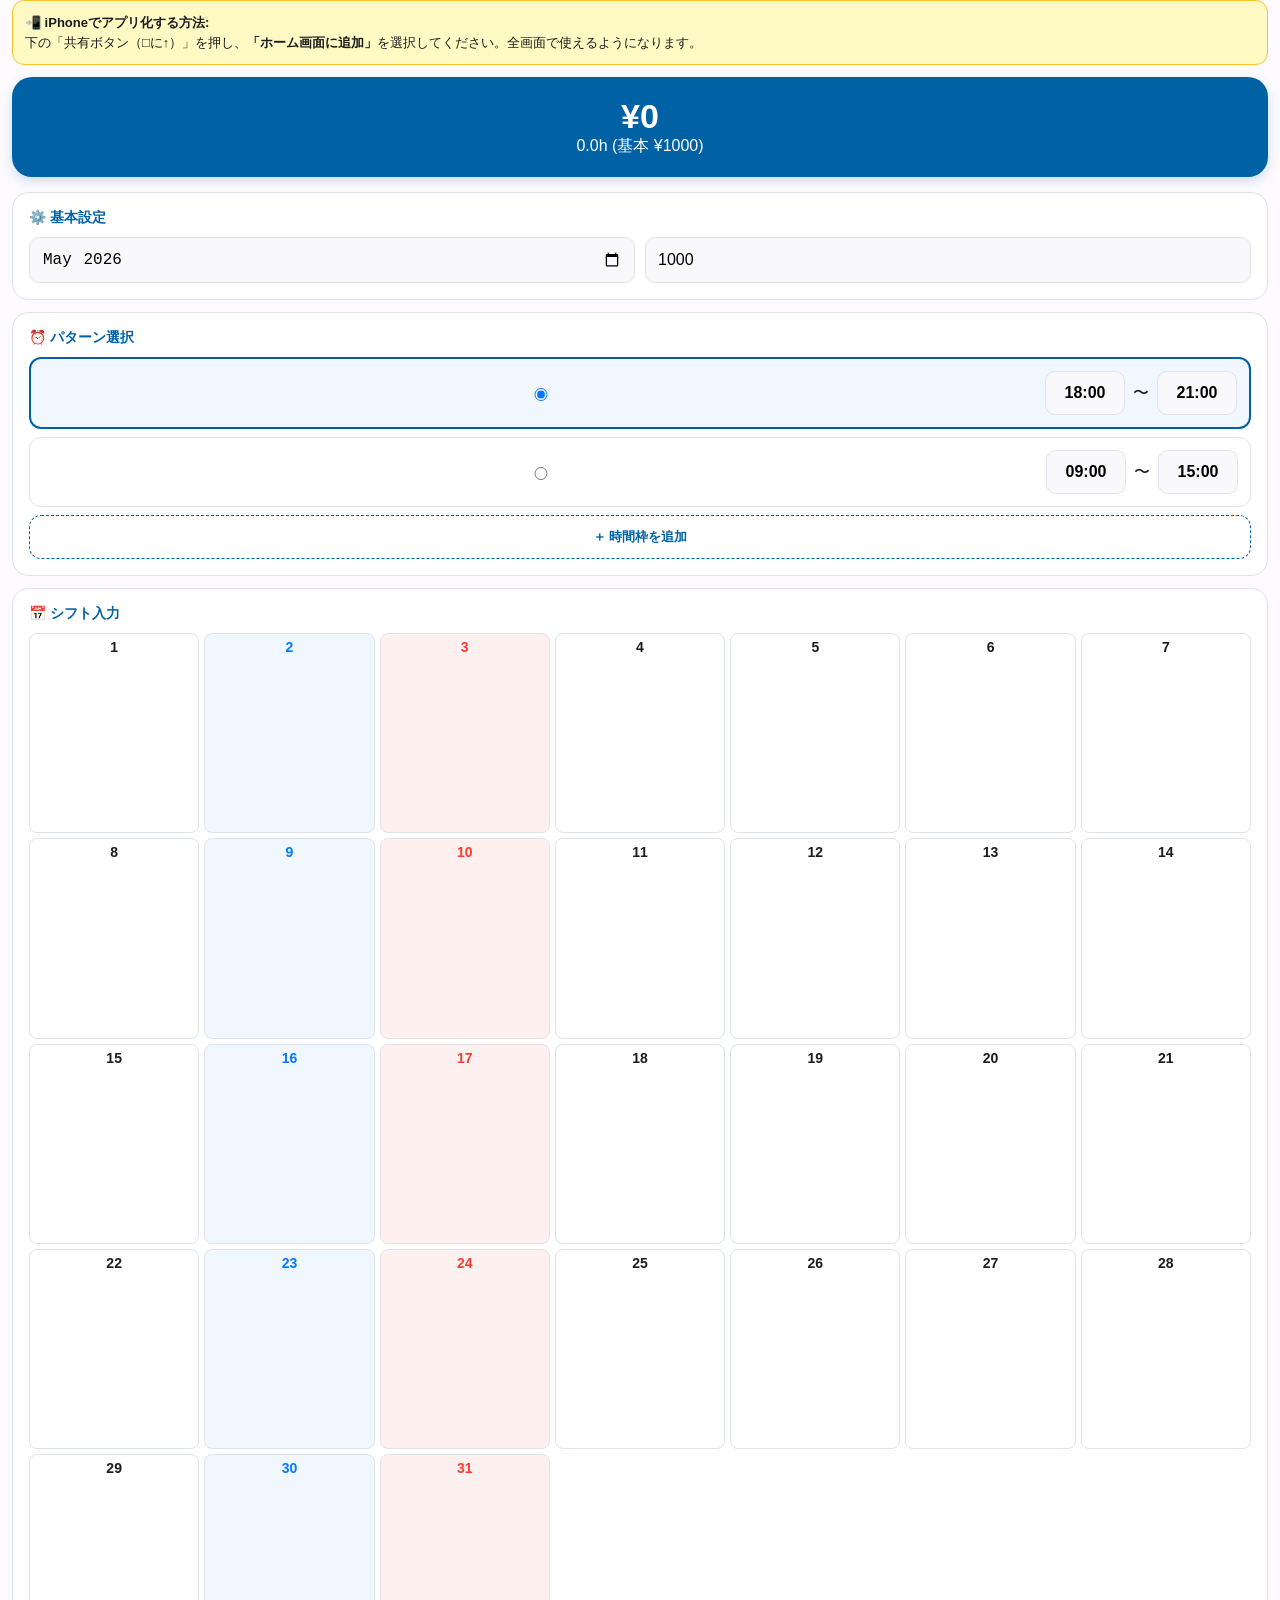
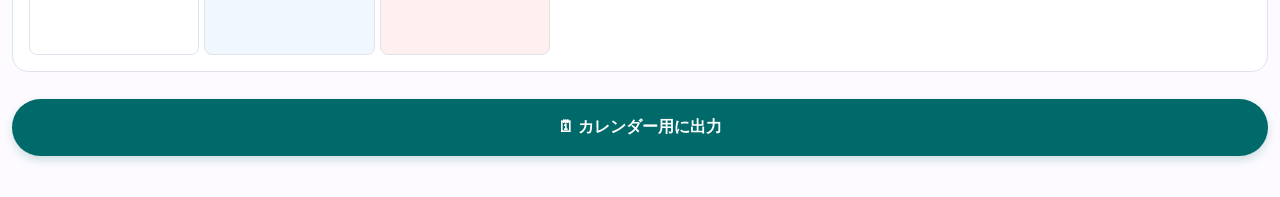
==== apps/index.html @ 04635373 "Add files via upload" ====
<!DOCTYPE html>
<html lang="ja">
<head>
    <meta charset="UTF-8">
    <title>シフト給与計算</title>
    <meta name="viewport" content="width=device-width, initial-scale=1.0, user-scalable=no, viewport-fit=cover">
    
    <!-- iOS PWA設定 -->
    <meta name="apple-mobile-web-app-capable" content="yes">
    <meta name="apple-mobile-web-app-status-bar-style" content="black-translucent">
    <meta name="apple-mobile-web-app-title" content="シフト計算">
    <link rel="apple-touch-icon" href="https://cdn-icons-png.flaticon.com/512/2370/2370264.png">

    <style>
        :root { --p: #0061a4; --s: #dfe3eb; --sec: #006a6a; }
        * { box-sizing: border-box; -webkit-tap-highlight-color: transparent; }
        body { font-family: -apple-system, BlinkMacSystemFont, "Segoe UI", Roboto, sans-serif; padding: env(safe-area-inset-top) 12px 40px; background: #fdfbff; color: #1a1c1e; margin: 0; }
        
        /* iOS用説明パネル */
        .ios-guide { background: #fff9c4; padding: 12px; border-radius: 12px; font-size: 13px; margin-bottom: 12px; border: 1px solid #fbc02d; line-height: 1.5; }

        .salary-card { background: var(--p); color: white; padding: 20px; border-radius: 20px; text-align: center; margin-bottom: 15px; box-shadow: 0 4px 12px rgba(0,97,164,0.2); }
        .salary-val { font-size: 34px; font-weight: bold; }

        .section { background: white; padding: 16px; border-radius: 16px; border: 1px solid var(--s); margin-bottom: 12px; }
        h3 { margin: 0 0 10px 0; font-size: 14px; color: var(--p); display: flex; align-items: center; gap: 5px; }

        .config-grid { display: grid; grid-template-columns: 1fr 1fr; gap: 10px; }
        input { padding: 12px; border-radius: 10px; border: 1px solid var(--s); font-size: 16px; width: 100%; background: #f9f9fb; }

        .time-row { display: flex; align-items: center; gap: 8px; padding: 12px; border-radius: 12px; border: 1px solid var(--s); margin-bottom: 8px; transition: 0.2s; }
        .time-row.active { border: 2px solid var(--p); background: #f0f7ff; }
        .t-input { width: 80px !important; text-align: center; font-weight: bold; }

        .grid { display: grid; grid-template-columns: repeat(7, 1fr); gap: 5px; }
        .day { aspect-ratio: 0.85; display: flex; flex-direction: column; align-items: center; justify-content: flex-start; padding-top: 5px; border: 1px solid var(--s); border-radius: 8px; background: white; position: relative; }
        .day.sat { color: #007aff; background: #f0f7ff; }
        .day.sun { color: #ff3b30; background: #fff0f0; }
        .day.selected { background: var(--p) !important; color: white !important; }
        
        /* カレンダー内の表示項目 */
        .day-num { font-weight: bold; font-size: 14px; }
        .day-time { font-size: 8px; margin-top: 2px; transform: scale(0.9); }
        .day-pay { font-size: 8px; color: #4caf50; font-weight: bold; }
        .selected .day-pay { color: #e1ff00; }

        .btn-main { background: var(--sec); color: white; border: none; width: 100%; padding: 18px; border-radius: 100px; font-weight: bold; font-size: 16px; margin-top: 15px; box-shadow: 0 4px 10px rgba(0,106,106,0.2); }
    </style>
</head>
<body>

<div class="ios-guide" id="ios-info">
    <strong>📲 iPhoneでアプリ化する方法:</strong><br>
    下の「共有ボタン（□に↑）」を押し、<strong>「ホーム画面に追加」</strong>を選択してください。全画面で使えるようになります。
</div>

<div class="salary-card">
    <div id="salary-total" class="salary-val">¥0</div>
    <div id="salary-detail">0.0h (¥0 / ¥0)</div>
</div>

<div class="section">
    <h3>⚙️ 基本設定</h3>
    <div class="config-grid">
        <input type="month" id="target-month" value="2026-05" onchange="initCalendar()">
        <input type="number" id="base-wage" value="1000" placeholder="時給" onchange="calcSalary()">
    </div>
</div>

<div class="section">
    <h3>⏰ パターン選択</h3>
    <div id="preset-container"></div>
    <button style="width:100%; border:1px dashed var(--p); background:none; padding:12px; border-radius:12px; color:var(--p); font-weight:bold;" onclick="addPreset()">＋ 時間枠を追加</button>
</div>

<div class="section">
    <h3>📅 シフト入力</h3>
    <div class="grid" id="calendar"></div>
</div>

<button class="btn-main" onclick="downloadICS()">🗓 カレンダー用に出力</button>

<script>
    // iOSアプリモードならガイドを隠す
    if (window.navigator.standalone) {
        document.getElementById('ios-info').style.display = 'none';
    }

    let selectedData = {}; let activeId = 0; let pCount = 0;

    function addPreset(s="18:00", e="21:00") {
        const id = pCount++;
        const row = document.createElement('div');
        row.className = 'time-row'; row.id = `p-${id}`;
        row.onclick = (ev) => { if(ev.target.tagName !== 'INPUT') selectP(id); };
        row.innerHTML = `<input type="radio" name="pr" id="r-${id}"> <input type="text" id="s-${id}" class="t-input" value="${s}"> 〜 <input type="text" id="e-${id}" class="t-input" value="${e}">`;
        document.getElementById('preset-container').appendChild(row);
        if(id===0) selectP(0);
    }

    function selectP(id) {
        activeId = id;
        document.querySelectorAll('.time-row').forEach(r => r.classList.remove('active'));
        document.getElementById(`p-${id}`).classList.add('active');
        document.getElementById(`r-${id}`).checked = true;
    }

    function initCalendar() {
        const cal = document.getElementById('calendar'); cal.innerHTML = ''; selectedData = {};
        const [y, m] = document.getElementById('target-month').value.split('-');
        const last = new Date(y, m, 0).getDate();
        for (let i = 1; i <= last; i++) {
            const date = new Date(y, m-1, i); const day = date.getDay(); const key = y+m+i.toString().padStart(2,'0');
            const div = document.createElement('div');
            div.className = 'day' + (day===0?' sun':day===6?' sat':'');
            div.innerHTML = `<div class="day-num">${i}</div><div class="day-time" id="t-${key}"></div><div class="day-pay" id="y-${key}"></div>`;
            div.onclick = () => {
                if(selectedData[key]) { 
                    delete selectedData[key]; div.classList.remove('selected'); 
                    document.getElementById('t-'+key).innerText=''; document.getElementById('y-'+key).innerText='';
                } else { 
                    const s = document.getElementById(`s-${activeId}`).value;
                    const e = document.getElementById(`e-${activeId}`).value;
                    selectedData[key] = {start:s, end:e};
                    div.classList.add('selected');
                    updateDayInfo(key);
                }
                calcSalary();
            };
            cal.appendChild(div);
        }
        calcSalary();
    }

    function updateDayInfo(key) {
        const d = selectedData[key];
        const [sH, sM] = d.start.split(':').map(Number);
        const [eH, eM] = d.end.split(':').map(Number);
        let h = (eH + eM/60) - (sH + sM/60); if(h<0) h+=24;
        const wage = parseInt(document.getElementById('base-wage').value)||0;
        document.getElementById('t-'+key).innerText = d.start;
        document.getElementById('y-'+key).innerText = '¥' + Math.round(h * wage);
    }

    function calcSalary() {
        const base = parseInt(document.getElementById('base-wage').value)||0;
        let total = 0, hrs = 0;
        Object.keys(selectedData).forEach(key => {
            const d = selectedData[key];
            const [sH, sM] = d.start.split(':').map(Number);
            const [eH, eM] = d.end.split(':').map(Number);
            let h = (eH + eM/60) - (sH + sM/60); if(h<0) h+=24;
            total += h * base; hrs += h;
            document.getElementById('y-'+key).innerText = '¥' + Math.round(h * base);
        });
        document.getElementById('salary-total').innerText = `¥${Math.round(total).toLocaleString()}`;
        document.getElementById('salary-detail').innerText = `${hrs.toFixed(1)}h (基本 ¥${base})`;
    }

    function downloadICS() {
        const keys = Object.keys(selectedData).sort();
        if(!keys.length) return;
        let ics = ["BEGIN:VCALENDAR","VERSION:2.0","PRODID:-//SalaryShift//JP"];
        keys.forEach(k => {
            const s = selectedData[k];
            ics.push("BEGIN:VEVENT",`DTSTART:${k}T${s.start.replace(':','')}00`,`DTEND:${k}T${s.end.replace(':','')}00`,"SUMMARY:バイト","END:VEVENT");
        });
        ics.push("END:VCALENDAR");
        const a = document.createElement("a");
        a.href=URL.createObjectURL(new Blob([ics.join("\r\n")],{type:"text/calendar"}));
        a.download="shift.ics"; a.click();
    }

    addPreset(); addPreset("09:00","15:00"); initCalendar();
</script>
</body>
</html>
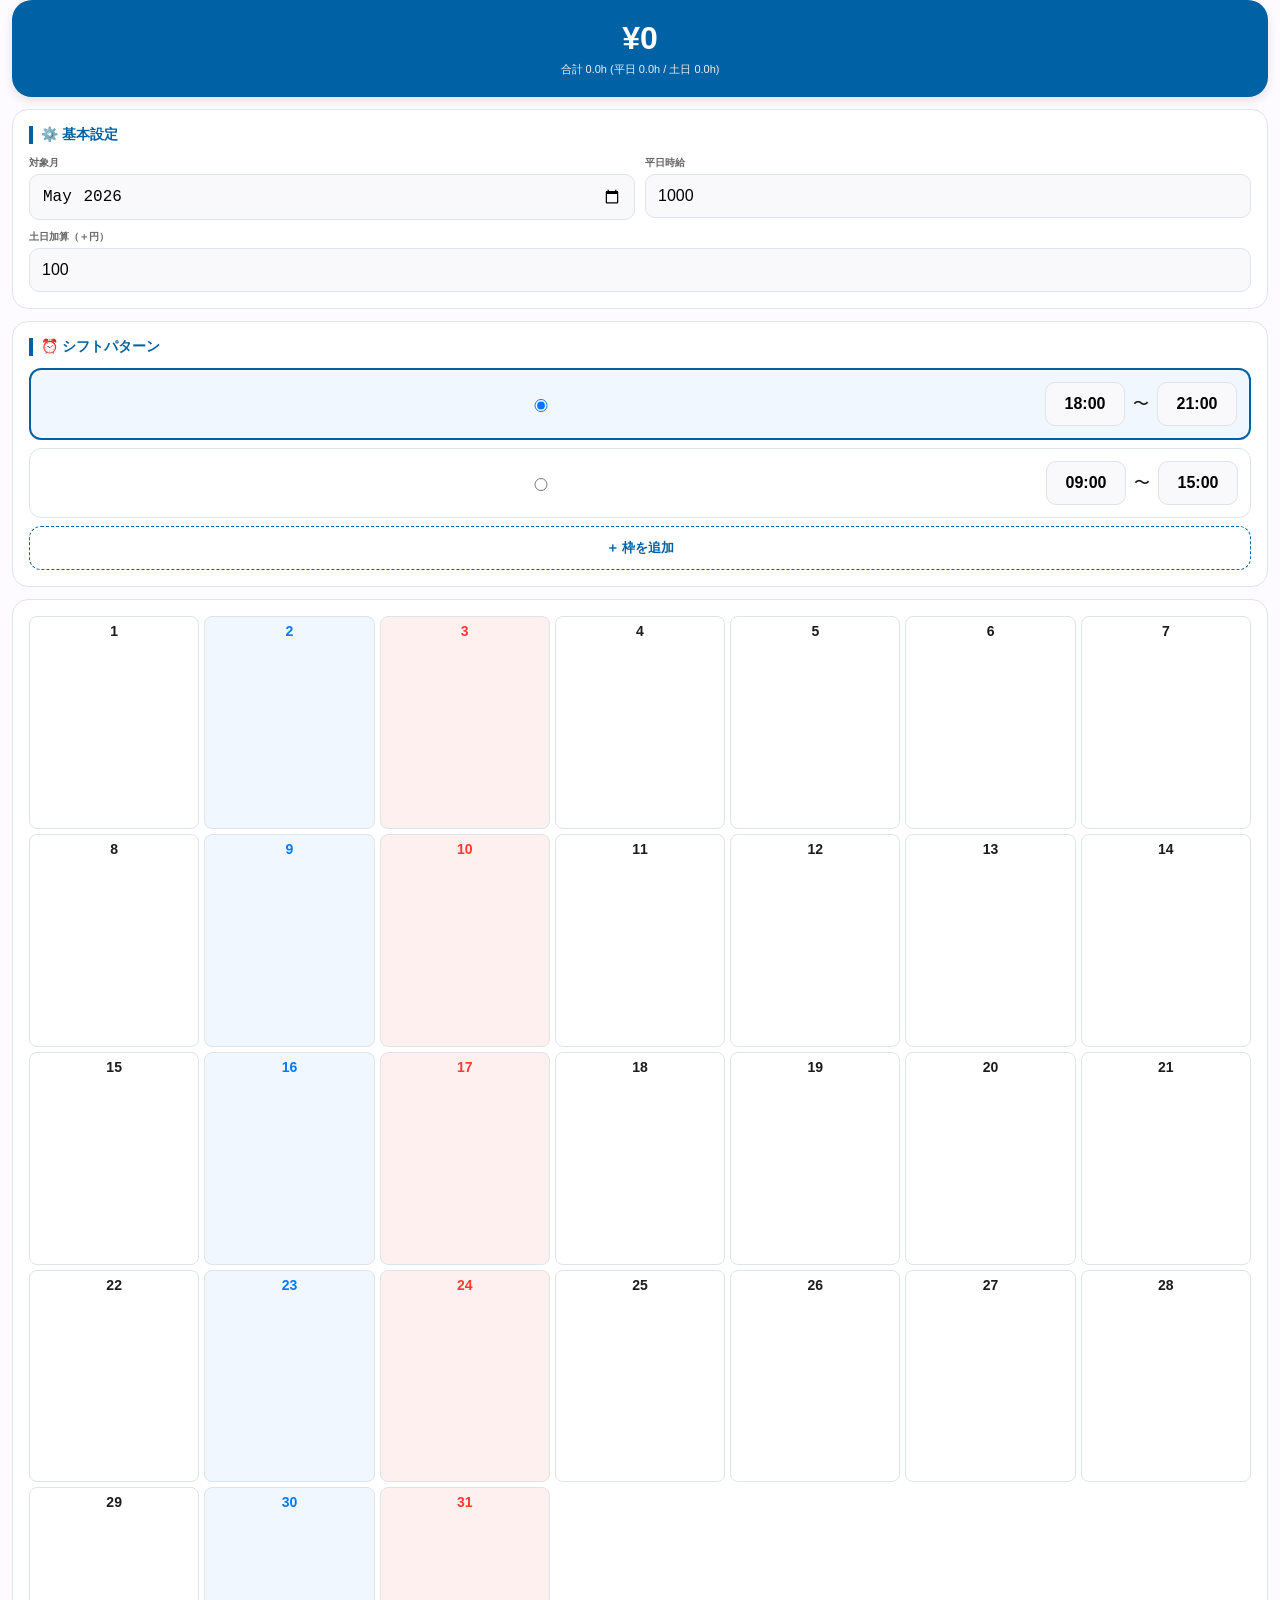
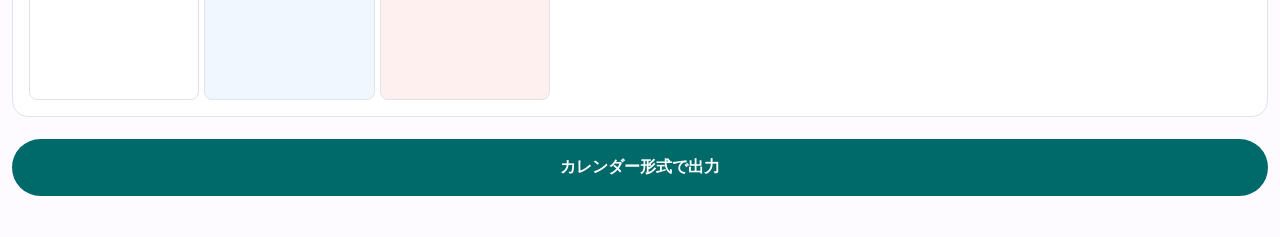
==== commit 4fcb1bf1: "Update index.html" ====
--- a/apps/index.html
+++ b/apps/index.html
@@ -5,85 +5,92 @@
     <title>シフト給与計算</title>
     <meta name="viewport" content="width=device-width, initial-scale=1.0, user-scalable=no, viewport-fit=cover">
     
-    <!-- iOS PWA設定 -->
+    <!-- PWA / iOS設定 -->
     <meta name="apple-mobile-web-app-capable" content="yes">
     <meta name="apple-mobile-web-app-status-bar-style" content="black-translucent">
-    <meta name="apple-mobile-web-app-title" content="シフト計算">
     <link rel="apple-touch-icon" href="https://cdn-icons-png.flaticon.com/512/2370/2370264.png">
 
     <style>
         :root { --p: #0061a4; --s: #dfe3eb; --sec: #006a6a; }
         * { box-sizing: border-box; -webkit-tap-highlight-color: transparent; }
-        body { font-family: -apple-system, BlinkMacSystemFont, "Segoe UI", Roboto, sans-serif; padding: env(safe-area-inset-top) 12px 40px; background: #fdfbff; color: #1a1c1e; margin: 0; }
+        body { font-family: sans-serif; padding: env(safe-area-inset-top) 12px 40px; background: #fdfbff; color: #1a1c1e; margin: 0; overflow-x: hidden; }
         
-        /* iOS用説明パネル */
-        .ios-guide { background: #fff9c4; padding: 12px; border-radius: 12px; font-size: 13px; margin-bottom: 12px; border: 1px solid #fbc02d; line-height: 1.5; }
+        /* iOS追加説明パネル */
+        #ios-guide { 
+            background: #fff9c4; padding: 15px; border-radius: 16px; 
+            font-size: 13px; margin-bottom: 15px; border: 1px solid #fbc02d; 
+            line-height: 1.6; display: none; /* JSで制御 */
+        }
 
-        .salary-card { background: var(--p); color: white; padding: 20px; border-radius: 20px; text-align: center; margin-bottom: 15px; box-shadow: 0 4px 12px rgba(0,97,164,0.2); }
-        .salary-val { font-size: 34px; font-weight: bold; }
+        .salary-card { background: var(--p); color: white; padding: 20px; border-radius: 20px; text-align: center; margin-bottom: 12px; box-shadow: 0 4px 10px rgba(0,0,0,0.1); }
+        .salary-val { font-size: 32px; font-weight: bold; }
+        .salary-sub { font-size: 11px; opacity: 0.9; margin-top: 5px; }
 
         .section { background: white; padding: 16px; border-radius: 16px; border: 1px solid var(--s); margin-bottom: 12px; }
-        h3 { margin: 0 0 10px 0; font-size: 14px; color: var(--p); display: flex; align-items: center; gap: 5px; }
+        h3 { margin: 0 0 12px 0; font-size: 14px; color: var(--p); border-left: 4px solid var(--p); padding-left: 8px; }
 
         .config-grid { display: grid; grid-template-columns: 1fr 1fr; gap: 10px; }
+        .input-item { display: flex; flex-direction: column; gap: 4px; }
+        .input-item label { font-size: 10px; font-weight: bold; color: #666; }
         input { padding: 12px; border-radius: 10px; border: 1px solid var(--s); font-size: 16px; width: 100%; background: #f9f9fb; }
 
-        .time-row { display: flex; align-items: center; gap: 8px; padding: 12px; border-radius: 12px; border: 1px solid var(--s); margin-bottom: 8px; transition: 0.2s; }
+        .time-row { display: flex; align-items: center; gap: 8px; padding: 12px; border-radius: 12px; border: 1px solid var(--s); margin-bottom: 8px; }
         .time-row.active { border: 2px solid var(--p); background: #f0f7ff; }
         .t-input { width: 80px !important; text-align: center; font-weight: bold; }
 
-        .grid { display: grid; grid-template-columns: repeat(7, 1fr); gap: 5px; }
-        .day { aspect-ratio: 0.85; display: flex; flex-direction: column; align-items: center; justify-content: flex-start; padding-top: 5px; border: 1px solid var(--s); border-radius: 8px; background: white; position: relative; }
+        .grid { display: grid; grid-template-columns: repeat(7, 1fr); gap: 5px; width: 100%; }
+        .day { aspect-ratio: 0.8; display: flex; flex-direction: column; align-items: center; justify-content: flex-start; padding-top: 6px; border: 1px solid var(--s); border-radius: 8px; background: white; }
         .day.sat { color: #007aff; background: #f0f7ff; }
         .day.sun { color: #ff3b30; background: #fff0f0; }
         .day.selected { background: var(--p) !important; color: white !important; }
         
-        /* カレンダー内の表示項目 */
         .day-num { font-weight: bold; font-size: 14px; }
-        .day-time { font-size: 8px; margin-top: 2px; transform: scale(0.9); }
-        .day-pay { font-size: 8px; color: #4caf50; font-weight: bold; }
+        .day-pay { font-size: 9px; color: #4caf50; font-weight: bold; margin-top: auto; padding-bottom: 4px; }
         .selected .day-pay { color: #e1ff00; }
 
-        .btn-main { background: var(--sec); color: white; border: none; width: 100%; padding: 18px; border-radius: 100px; font-weight: bold; font-size: 16px; margin-top: 15px; box-shadow: 0 4px 10px rgba(0,106,106,0.2); }
+        .btn-main { background: var(--sec); color: white; border: none; width: 100%; padding: 18px; border-radius: 100px; font-weight: bold; font-size: 16px; margin-top: 10px; }
     </style>
 </head>
 <body>
 
-<div class="ios-guide" id="ios-info">
-    <strong>📲 iPhoneでアプリ化する方法:</strong><br>
-    下の「共有ボタン（□に↑）」を押し、<strong>「ホーム画面に追加」</strong>を選択してください。全画面で使えるようになります。
+<!-- iOS用ガイドパネル -->
+<div id="ios-guide">
+    <strong>【iPhoneの方へ】</strong><br>
+    このツールをアプリとして追加するには、Safariの下にある<strong>共有ボタン（□に↑）</strong>を押して、<strong>「ホーム画面に追加」</strong>を選択してください。
 </div>
 
 <div class="salary-card">
     <div id="salary-total" class="salary-val">¥0</div>
-    <div id="salary-detail">0.0h (¥0 / ¥0)</div>
+    <div id="salary-detail" class="salary-sub">合計 0.0h (平日 0h / 土日 0h)</div>
 </div>
 
 <div class="section">
     <h3>⚙️ 基本設定</h3>
     <div class="config-grid">
-        <input type="month" id="target-month" value="2026-05" onchange="initCalendar()">
-        <input type="number" id="base-wage" value="1000" placeholder="時給" onchange="calcSalary()">
+        <div class="input-item"><label>対象月</label><input type="month" id="target-month" value="2026-05" onchange="initCalendar()"></div>
+        <div class="input-item"><label>平日時給</label><input type="number" id="base-wage" value="1000" onchange="calcSalary()"></div>
+        <div class="input-item" style="grid-column: span 2;"><label>土日加算（＋円）</label><input type="number" id="weekend-up" value="100" onchange="calcSalary()"></div>
     </div>
 </div>
 
 <div class="section">
-    <h3>⏰ パターン選択</h3>
+    <h3>⏰ シフトパターン</h3>
     <div id="preset-container"></div>
-    <button style="width:100%; border:1px dashed var(--p); background:none; padding:12px; border-radius:12px; color:var(--p); font-weight:bold;" onclick="addPreset()">＋ 時間枠を追加</button>
+    <button style="width:100%; border:1px dashed var(--p); background:none; padding:12px; border-radius:12px; color:var(--p); font-weight:bold;" onclick="addPreset()">＋ 枠を追加</button>
 </div>
 
 <div class="section">
-    <h3>📅 シフト入力</h3>
     <div class="grid" id="calendar"></div>
 </div>
 
-<button class="btn-main" onclick="downloadICS()">🗓 カレンダー用に出力</button>
+<button class="btn-main" onclick="downloadICS()">カレンダー形式で出力</button>
 
 <script>
-    // iOSアプリモードならガイドを隠す
-    if (window.navigator.standalone) {
-        document.getElementById('ios-info').style.display = 'none';
+    // iOSかつブラウザ（非アプリモード）の場合のみガイドを表示
+    const isIos = /iPhone|iPad|iPod/.test(navigator.userAgent);
+    const isStandalone = window.navigator.standalone;
+    if (isIos && !isStandalone) {
+        document.getElementById('ios-guide').style.display = 'block';
     }
 
     let selectedData = {}; let activeId = 0; let pCount = 0;
@@ -93,7 +100,7 @@
         const row = document.createElement('div');
         row.className = 'time-row'; row.id = `p-${id}`;
         row.onclick = (ev) => { if(ev.target.tagName !== 'INPUT') selectP(id); };
-        row.innerHTML = `<input type="radio" name="pr" id="r-${id}"> <input type="text" id="s-${id}" class="t-input" value="${s}"> 〜 <input type="text" id="e-${id}" class="t-input" value="${e}">`;
+        row.innerHTML = `<input type="radio" name="pr" id="r-${id}"> <input type="text" id="s-${id}" class="t-input" value="${s}" onchange="calcSalary()"> 〜 <input type="text" id="e-${id}" class="t-input" value="${e}" onchange="calcSalary()">`;
         document.getElementById('preset-container').appendChild(row);
         if(id===0) selectP(0);
     }
@@ -113,17 +120,15 @@
             const date = new Date(y, m-1, i); const day = date.getDay(); const key = y+m+i.toString().padStart(2,'0');
             const div = document.createElement('div');
             div.className = 'day' + (day===0?' sun':day===6?' sat':'');
-            div.innerHTML = `<div class="day-num">${i}</div><div class="day-time" id="t-${key}"></div><div class="day-pay" id="y-${key}"></div>`;
+            div.innerHTML = `<div class="day-num">${i}</div><div class="day-pay" id="y-${key}"></div>`;
             div.onclick = () => {
                 if(selectedData[key]) { 
-                    delete selectedData[key]; div.classList.remove('selected'); 
-                    document.getElementById('t-'+key).innerText=''; document.getElementById('y-'+key).innerText='';
+                    delete selectedData[key]; div.classList.remove('selected'); document.getElementById('y-'+key).innerText='';
                 } else { 
                     const s = document.getElementById(`s-${activeId}`).value;
                     const e = document.getElementById(`e-${activeId}`).value;
-                    selectedData[key] = {start:s, end:e};
+                    selectedData[key] = {start:s, end:e, isWeekend: (day===0 || day===6)};
                     div.classList.add('selected');
-                    updateDayInfo(key);
                 }
                 calcSalary();
             };
@@ -132,46 +137,42 @@
         calcSalary();
     }
 
-    function updateDayInfo(key) {
-        const d = selectedData[key];
-        const [sH, sM] = d.start.split(':').map(Number);
-        const [eH, eM] = d.end.split(':').map(Number);
-        let h = (eH + eM/60) - (sH + sM/60); if(h<0) h+=24;
-        const wage = parseInt(document.getElementById('base-wage').value)||0;
-        document.getElementById('t-'+key).innerText = d.start;
-        document.getElementById('y-'+key).innerText = '¥' + Math.round(h * wage);
-    }
-
     function calcSalary() {
         const base = parseInt(document.getElementById('base-wage').value)||0;
-        let total = 0, hrs = 0;
+        const up = parseInt(document.getElementById('weekend-up').value)||0;
+        let total = 0, hWk = 0, hWe = 0;
+
         Object.keys(selectedData).forEach(key => {
             const d = selectedData[key];
             const [sH, sM] = d.start.split(':').map(Number);
             const [eH, eM] = d.end.split(':').map(Number);
             let h = (eH + eM/60) - (sH + sM/60); if(h<0) h+=24;
-            total += h * base; hrs += h;
-            document.getElementById('y-'+key).innerText = '¥' + Math.round(h * base);
+            
+            const dayWage = h * (d.isWeekend ? (base + up) : base);
+            total += dayWage;
+            if(d.isWeekend) hWe += h; else hWk += h;
+            
+            const payEl = document.getElementById('y-'+key);
+            if(payEl) payEl.innerText = '¥' + Math.round(dayWage);
         });
+
         document.getElementById('salary-total').innerText = `¥${Math.round(total).toLocaleString()}`;
-        document.getElementById('salary-detail').innerText = `${hrs.toFixed(1)}h (基本 ¥${base})`;
+        document.getElementById('salary-detail').innerText = `合計 ${(hWk+hWe).toFixed(1)}h (平日 ${hWk.toFixed(1)}h / 土日 ${hWe.toFixed(1)}h)`;
     }
 
     function downloadICS() {
         const keys = Object.keys(selectedData).sort();
         if(!keys.length) return;
-        let ics = ["BEGIN:VCALENDAR","VERSION:2.0","PRODID:-//SalaryShift//JP"];
+        let ics = ["BEGIN:VCALENDAR","VERSION:2.0"];
         keys.forEach(k => {
             const s = selectedData[k];
             ics.push("BEGIN:VEVENT",`DTSTART:${k}T${s.start.replace(':','')}00`,`DTEND:${k}T${s.end.replace(':','')}00`,"SUMMARY:バイト","END:VEVENT");
         });
         ics.push("END:VCALENDAR");
-        const a = document.createElement("a");
-        a.href=URL.createObjectURL(new Blob([ics.join("\r\n")],{type:"text/calendar"}));
-        a.download="shift.ics"; a.click();
+        const a = document.createElement("a"); a.href=URL.createObjectURL(new Blob([ics.join("\r\n")],{type:"text/calendar"})); a.download="shift.ics"; a.click();
     }
 
     addPreset(); addPreset("09:00","15:00"); initCalendar();
 </script>
 </body>
-</html>+</html>
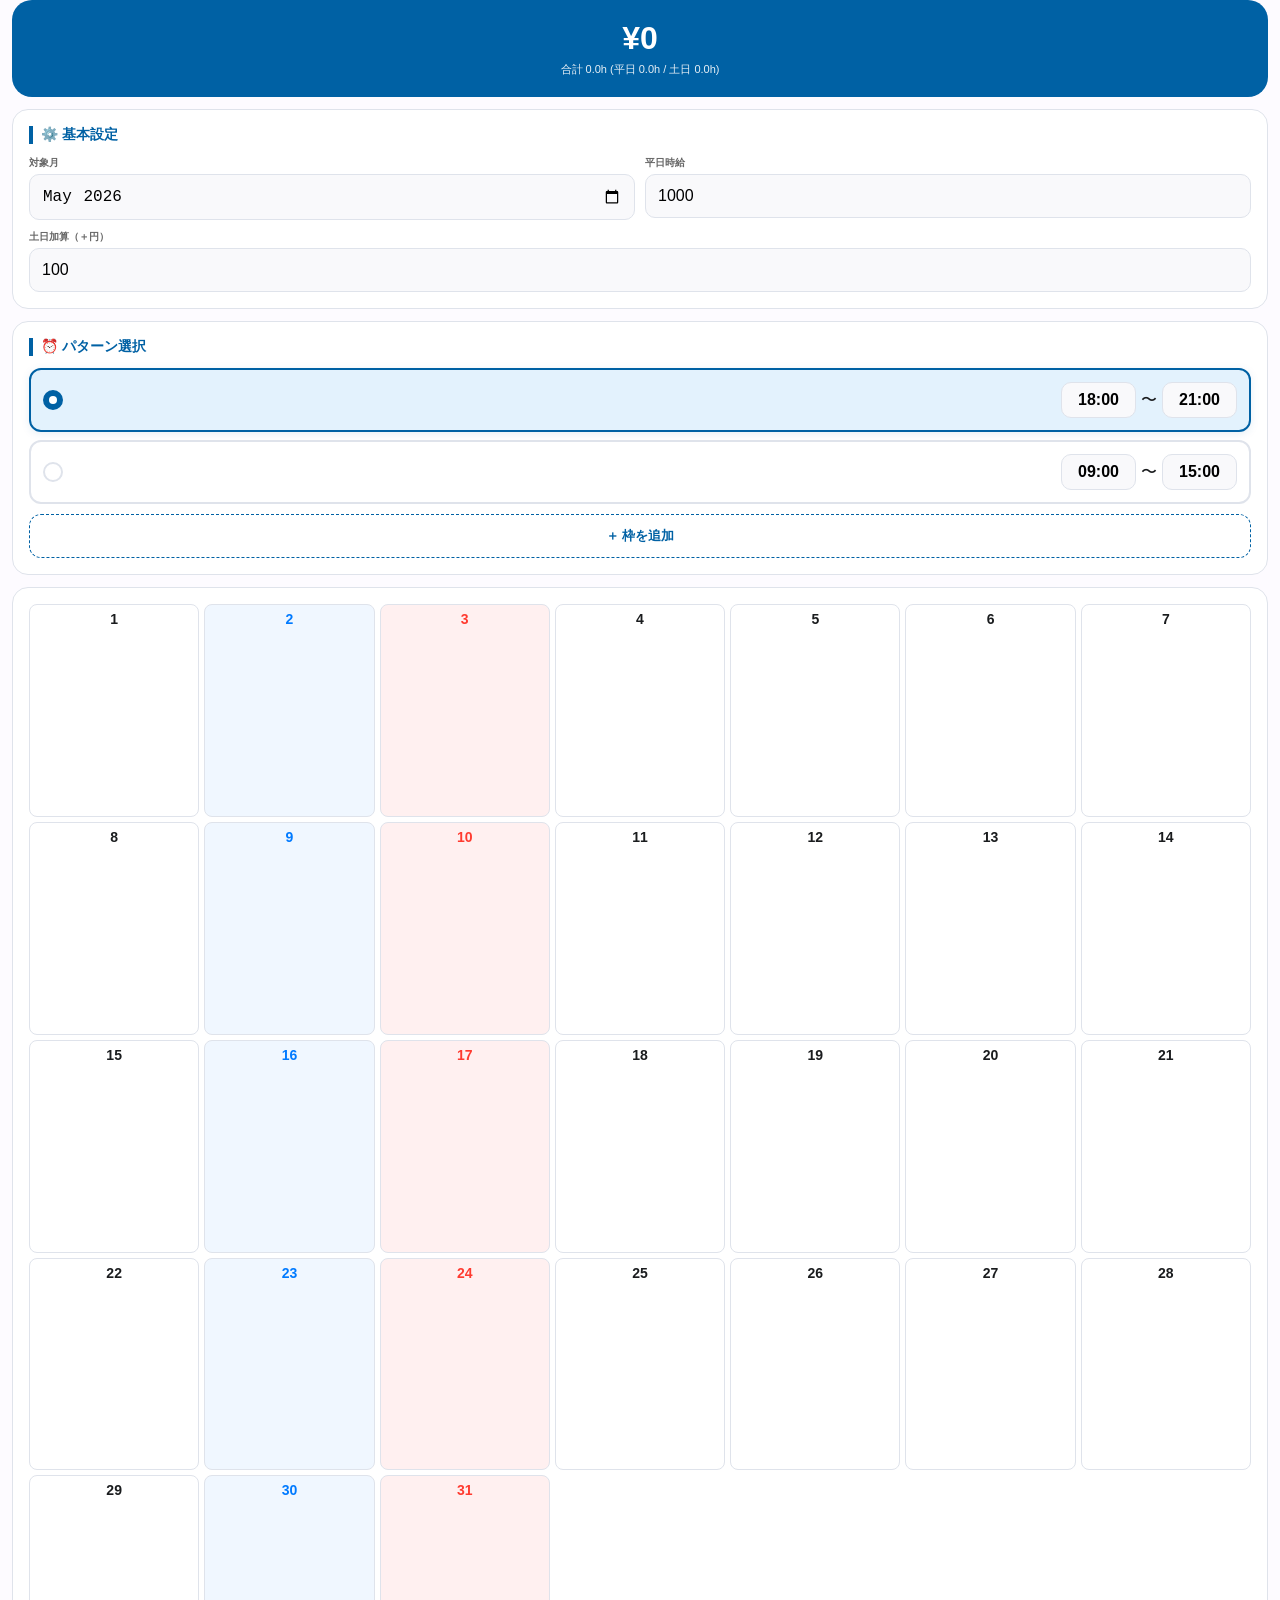
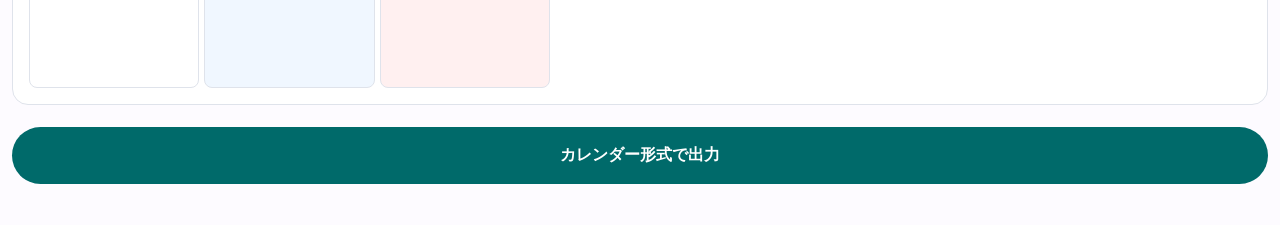
==== commit 8e9749a4: "Update index.html" ====
--- a/apps/index.html
+++ b/apps/index.html
@@ -5,7 +5,6 @@
     <title>シフト給与計算</title>
     <meta name="viewport" content="width=device-width, initial-scale=1.0, user-scalable=no, viewport-fit=cover">
     
-    <!-- PWA / iOS設定 -->
     <meta name="apple-mobile-web-app-capable" content="yes">
     <meta name="apple-mobile-web-app-status-bar-style" content="black-translucent">
     <link rel="apple-touch-icon" href="https://cdn-icons-png.flaticon.com/512/2370/2370264.png">
@@ -15,14 +14,9 @@
         * { box-sizing: border-box; -webkit-tap-highlight-color: transparent; }
         body { font-family: sans-serif; padding: env(safe-area-inset-top) 12px 40px; background: #fdfbff; color: #1a1c1e; margin: 0; overflow-x: hidden; }
         
-        /* iOS追加説明パネル */
-        #ios-guide { 
-            background: #fff9c4; padding: 15px; border-radius: 16px; 
-            font-size: 13px; margin-bottom: 15px; border: 1px solid #fbc02d; 
-            line-height: 1.6; display: none; /* JSで制御 */
-        }
-
-        .salary-card { background: var(--p); color: white; padding: 20px; border-radius: 20px; text-align: center; margin-bottom: 12px; box-shadow: 0 4px 10px rgba(0,0,0,0.1); }
+        #ios-guide { background: #fff9c4; padding: 15px; border-radius: 16px; font-size: 13px; margin-bottom: 15px; border: 1px solid #fbc02d; line-height: 1.6; display: none; }
+
+        .salary-card { background: var(--p); color: white; padding: 20px; border-radius: 20px; text-align: center; margin-bottom: 12px; }
         .salary-val { font-size: 32px; font-weight: bold; }
         .salary-sub { font-size: 11px; opacity: 0.9; margin-top: 5px; }
 
@@ -34,9 +28,20 @@
         .input-item label { font-size: 10px; font-weight: bold; color: #666; }
         input { padding: 12px; border-radius: 10px; border: 1px solid var(--s); font-size: 16px; width: 100%; background: #f9f9fb; }
 
-        .time-row { display: flex; align-items: center; gap: 8px; padding: 12px; border-radius: 12px; border: 1px solid var(--s); margin-bottom: 8px; }
-        .time-row.active { border: 2px solid var(--p); background: #f0f7ff; }
-        .t-input { width: 80px !important; text-align: center; font-weight: bold; }
+        /* パターン選択部分の修正 */
+        .preset-list { display: flex; flex-direction: column; gap: 8px; }
+        .time-row { 
+            display: flex; align-items: center; justify-content: space-between;
+            padding: 12px; border-radius: 12px; border: 2px solid var(--s); 
+            background: white; transition: 0.2s;
+        }
+        .time-row.active { border-color: var(--p); background: #e3f2fd; box-shadow: 0 2px 8px rgba(0,97,164,0.1); }
+        
+        .t-inputs { display: flex; align-items: center; gap: 5px; }
+        .t-input { width: 75px !important; text-align: center; font-weight: bold; padding: 8px !important; }
+        .radio-circle { width: 20px; height: 20px; border: 2px solid var(--s); border-radius: 50%; position: relative; }
+        .active .radio-circle { border-color: var(--p); background: var(--p); }
+        .active .radio-circle::after { content: ""; position: absolute; top: 4px; left: 4px; width: 8px; height: 8px; background: white; border-radius: 50%; }
 
         .grid { display: grid; grid-template-columns: repeat(7, 1fr); gap: 5px; width: 100%; }
         .day { aspect-ratio: 0.8; display: flex; flex-direction: column; align-items: center; justify-content: flex-start; padding-top: 6px; border: 1px solid var(--s); border-radius: 8px; background: white; }
@@ -53,10 +58,9 @@
 </head>
 <body>
 
-<!-- iOS用ガイドパネル -->
 <div id="ios-guide">
     <strong>【iPhoneの方へ】</strong><br>
-    このツールをアプリとして追加するには、Safariの下にある<strong>共有ボタン（□に↑）</strong>を押して、<strong>「ホーム画面に追加」</strong>を選択してください。
+    共有ボタン（□に↑）から<strong>「ホーム画面に追加」</strong>をすると、アプリとして快適に使えます。
 </div>
 
 <div class="salary-card">
@@ -68,15 +72,15 @@
     <h3>⚙️ 基本設定</h3>
     <div class="config-grid">
         <div class="input-item"><label>対象月</label><input type="month" id="target-month" value="2026-05" onchange="initCalendar()"></div>
-        <div class="input-item"><label>平日時給</label><input type="number" id="base-wage" value="1000" onchange="calcSalary()"></div>
-        <div class="input-item" style="grid-column: span 2;"><label>土日加算（＋円）</label><input type="number" id="weekend-up" value="100" onchange="calcSalary()"></div>
+        <div class="input-item"><label>平日時給</label><input type="number" id="base-wage" value="1000" oninput="calcSalary()"></div>
+        <div class="input-item" style="grid-column: span 2;"><label>土日加算（＋円）</label><input type="number" id="weekend-up" value="100" oninput="calcSalary()"></div>
     </div>
 </div>
 
 <div class="section">
-    <h3>⏰ シフトパターン</h3>
-    <div id="preset-container"></div>
-    <button style="width:100%; border:1px dashed var(--p); background:none; padding:12px; border-radius:12px; color:var(--p); font-weight:bold;" onclick="addPreset()">＋ 枠を追加</button>
+    <h3>⏰ パターン選択</h3>
+    <div id="preset-container" class="preset-list"></div>
+    <button style="width:100%; border:1px dashed var(--p); background:none; padding:12px; border-radius:12px; color:var(--p); font-weight:bold; margin-top:10px;" onclick="addPreset()">＋ 枠を追加</button>
 </div>
 
 <div class="section">
@@ -86,12 +90,8 @@
 <button class="btn-main" onclick="downloadICS()">カレンダー形式で出力</button>
 
 <script>
-    // iOSかつブラウザ（非アプリモード）の場合のみガイドを表示
     const isIos = /iPhone|iPad|iPod/.test(navigator.userAgent);
-    const isStandalone = window.navigator.standalone;
-    if (isIos && !isStandalone) {
-        document.getElementById('ios-guide').style.display = 'block';
-    }
+    if (isIos && !window.navigator.standalone) document.getElementById('ios-guide').style.display = 'block';
 
     let selectedData = {}; let activeId = 0; let pCount = 0;
 
@@ -99,8 +99,16 @@
         const id = pCount++;
         const row = document.createElement('div');
         row.className = 'time-row'; row.id = `p-${id}`;
+        // 行全体をタップで選択
         row.onclick = (ev) => { if(ev.target.tagName !== 'INPUT') selectP(id); };
-        row.innerHTML = `<input type="radio" name="pr" id="r-${id}"> <input type="text" id="s-${id}" class="t-input" value="${s}" onchange="calcSalary()"> 〜 <input type="text" id="e-${id}" class="t-input" value="${e}" onchange="calcSalary()">`;
+        row.innerHTML = `
+            <div class="radio-circle"></div>
+            <div class="t-inputs">
+                <input type="text" id="s-${id}" class="t-input" value="${s}" oninput="updateCurrentShifts(${id})">
+                <span>〜</span>
+                <input type="text" id="e-${id}" class="t-input" value="${e}" oninput="updateCurrentShifts(${id})">
+            </div>
+        `;
         document.getElementById('preset-container').appendChild(row);
         if(id===0) selectP(0);
     }
@@ -109,7 +117,19 @@
         activeId = id;
         document.querySelectorAll('.time-row').forEach(r => r.classList.remove('active'));
         document.getElementById(`p-${id}`).classList.add('active');
-        document.getElementById(`r-${id}`).checked = true;
+    }
+
+    // パターンの時間を書き換えたら、そのパターンを使っている日の計算も即座に更新
+    function updateCurrentShifts(id) {
+        const newS = document.getElementById(`s-${id}`).value;
+        const newE = document.getElementById(`e-${id}`).value;
+        Object.keys(selectedData).forEach(key => {
+            if (selectedData[key].pid === id) {
+                selectedData[key].start = newS;
+                selectedData[key].end = newE;
+            }
+        });
+        calcSalary();
     }
 
     function initCalendar() {
@@ -127,7 +147,7 @@
                 } else { 
                     const s = document.getElementById(`s-${activeId}`).value;
                     const e = document.getElementById(`e-${activeId}`).value;
-                    selectedData[key] = {start:s, end:e, isWeekend: (day===0 || day===6)};
+                    selectedData[key] = {start:s, end:e, isWeekend: (day===0 || day===6), pid: activeId};
                     div.classList.add('selected');
                 }
                 calcSalary();
@@ -146,8 +166,9 @@
             const d = selectedData[key];
             const [sH, sM] = d.start.split(':').map(Number);
             const [eH, eM] = d.end.split(':').map(Number);
-            let h = (eH + eM/60) - (sH + sM/60); if(h<0) h+=24;
+            if(isNaN(sH) || isNaN(eH)) return;
             
+            let h = (eH + (eM||0)/60) - (sH + (sM||0)/60); if(h<0) h+=24;
             const dayWage = h * (d.isWeekend ? (base + up) : base);
             total += dayWage;
             if(d.isWeekend) hWe += h; else hWk += h;
@@ -166,13 +187,15 @@
         let ics = ["BEGIN:VCALENDAR","VERSION:2.0"];
         keys.forEach(k => {
             const s = selectedData[k];
-            ics.push("BEGIN:VEVENT",`DTSTART:${k}T${s.start.replace(':','')}00`,`DTEND:${k}T${s.end.replace(':','')}00`,"SUMMARY:バイト","END:VEVENT");
+            const start = s.start.replace(':','').padStart(4,'0');
+            const end = s.end.replace(':','').padStart(4,'0');
+            ics.push("BEGIN:VEVENT",`DTSTART:${k}T${start}00`,`DTEND:${k}T${end}00`,"SUMMARY:バイト","END:VEVENT");
         });
         ics.push("END:VCALENDAR");
         const a = document.createElement("a"); a.href=URL.createObjectURL(new Blob([ics.join("\r\n")],{type:"text/calendar"})); a.download="shift.ics"; a.click();
     }
 
-    addPreset(); addPreset("09:00","15:00"); initCalendar();
+    addPreset("18:00","21:00"); addPreset("09:00","15:00"); initCalendar();
 </script>
 </body>
 </html>
